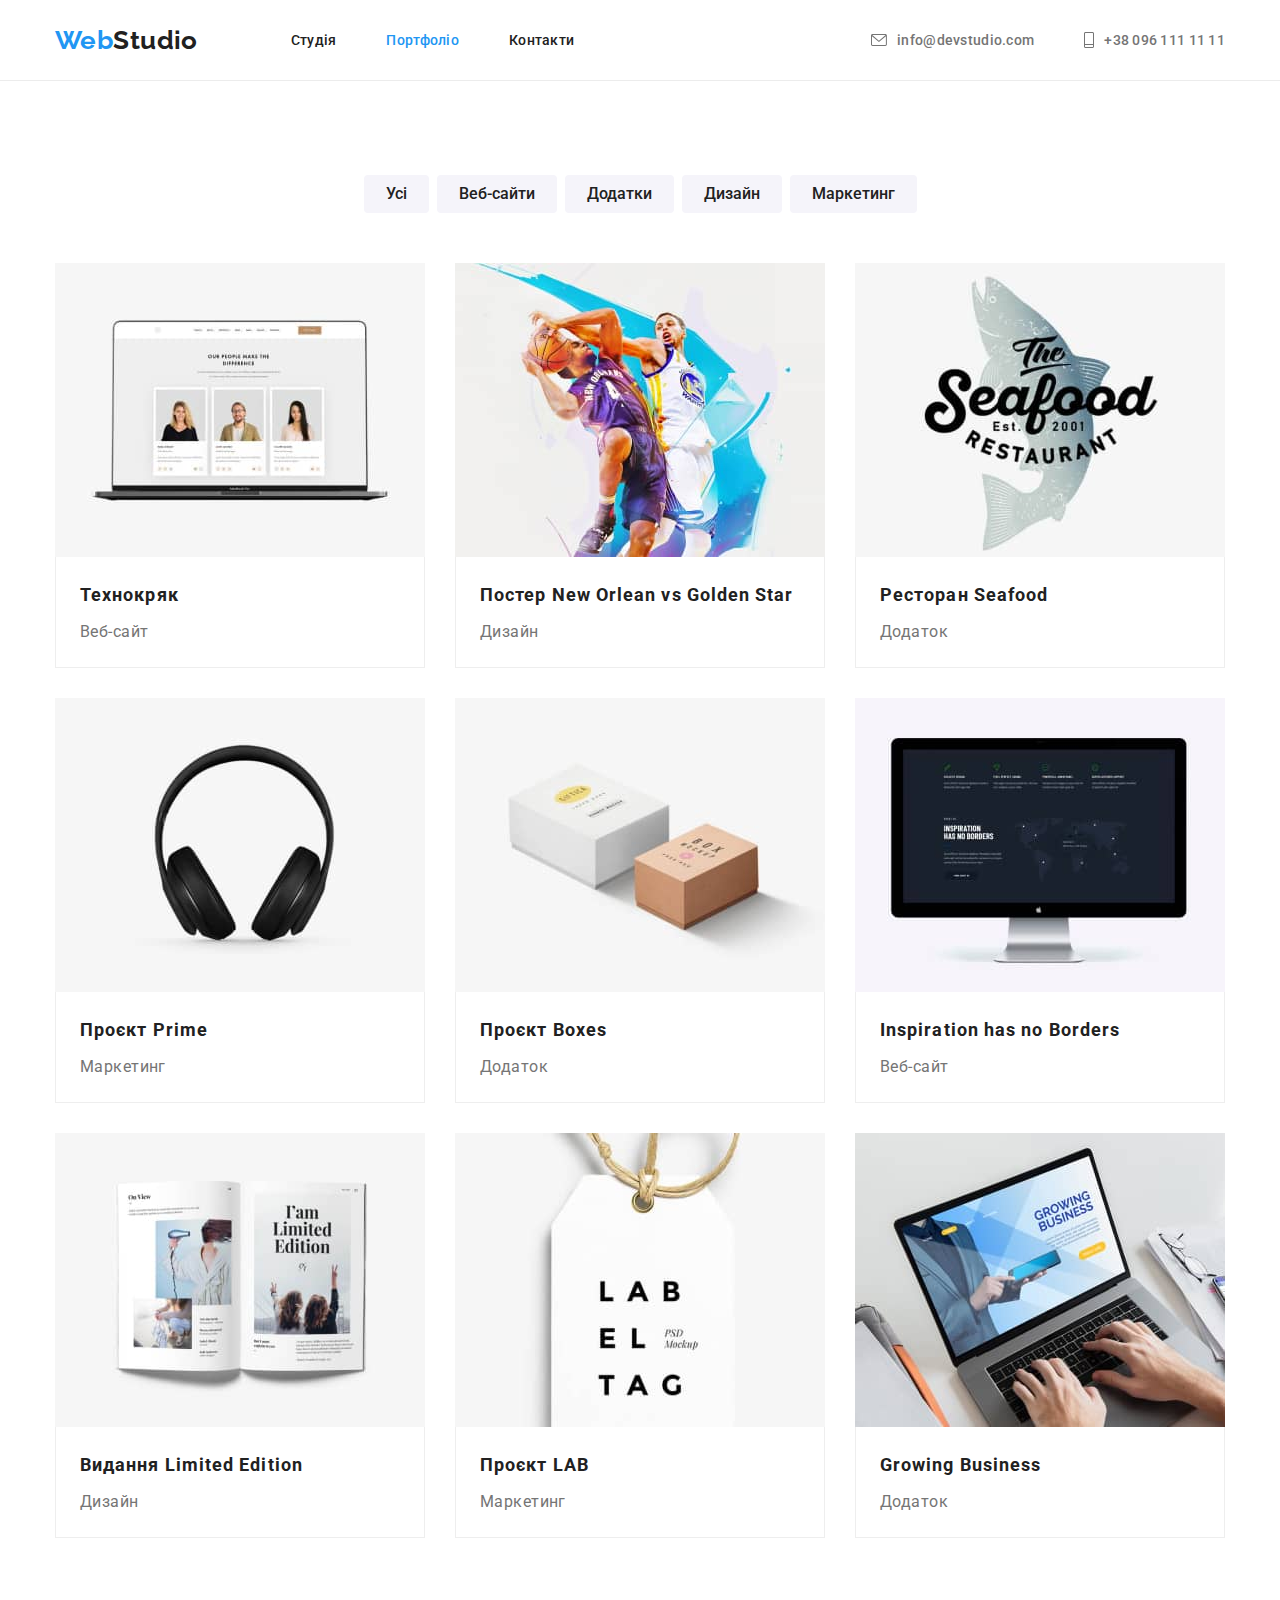
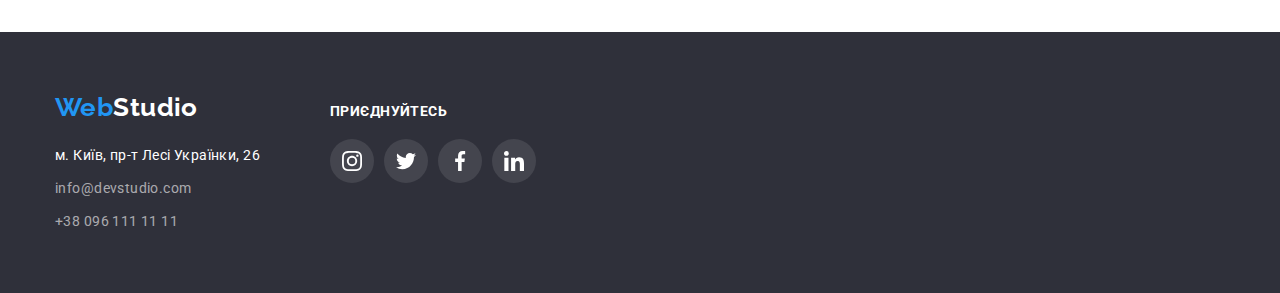
==== portfolio.html @ 2f1135c1 "Initial commit" ====
<!DOCTYPE html>
<html lang="uk">

<head>
   <meta charset="UTF-8">
   <meta http-equiv="X-UA-Compatible" content="IE=edge">
   <meta name="viewport" content="width=device-width, initial-scale=1.0">
   <!--- Modrn normalizer-->
   <link rel="stylesheet"
      href="https://cdnjs.cloudflare.com/ajax/libs/modern-normalize/1.0.0/modern-normalize.min.css" />
   <!--- Style -->
   <link rel="stylesheet"
      href="https://cdnjs.cloudflare.com/ajax/libs/modern-normalize/1.0.0/modern-normalize.min.css" />
   <link rel="stylesheet" type="text/css" href="./css/style.css">
   <!--- Fonts -->
   <link rel="preconnect" href="https://fonts.googleapis.com">
   <link rel="preconnect" href="https://fonts.gstatic.com" crossorigin>
   <link
      href="https://fonts.googleapis.com/css2?family=Raleway:wght@700&family=Roboto:wght@400;500;700;900&display=swap"
      rel="stylesheet">
   <title>Портфоліо</title>
</head>

<body>
   <header id="top" class="header">
      <div class="container">
         <nav class="nav">
            <a href="index.html" class="logo"><span class="logo-span">Web</span>Studio</a>
            <ul class="nav-elements">
               <li>
                  <a href="index.html" class="nav-link">Студія</a>
               </li>
               <li>
                  <a href="portfolio.html" class="active nav-link">Портфоліо</a>
               </li>
               <li>
                  <a href="#contacts" class="nav-link">Контакти</a>
               </li>
            </ul>
         </nav>
         <ul class="contacts-header">
            <li class="item">
               <a href="mailto:info@devstudio.com" class="contact-header nav-link">
                  <svg width="16" height="12">
                     <use href="./images/icons/symbol-defs.svg#icon-envelope-hover"></use>
                  </svg>
                  info@devstudio.com</a>
            </li>
            <li class="item">
               <a href="tel:+380961111111" class="contact-header nav-link">
                  <svg width="10" height="16">
                     <use href="./images/icons/symbol-defs.svg#icon-Vector"></use>
                  </svg>
                  +38 096 111 11 11</a>
            </li>
         </ul>
      </div>
   </header>
   <main>
      <section class="section">
         <div class="container">
            <h1 class="visually-hidden">Наші роботи</h1>
            <ul class="filter-list">
               <li>
                  <button type="button" class="filter-btn">Усі</button>
               </li>
               <li>
                  <button type="button" class="filter-btn">Веб-сайти</button>
               </li>
               <li>
                  <button type="button" class="filter-btn">Додатки</button>
               </li>
               <li>
                  <button type="button" class="filter-btn">Дизайн</button>
               </li>
               <li>
                  <button type="button" class="filter-btn">Маркетинг</button>
               </li>
            </ul>
            <ul class="product-list">
               <li class="item">
                  <a href="">
                     <img src="./images/technocrack.jpg" alt="Веб-сайт Технокряк" class="product-img">
                     <div class="product-wrp">
                        <h2 class="product-name">Технокряк</h2>
                        <p class="product-type">Веб-сайт</p>
                     </div>
                  </a>
               </li>
               <li class="item">
                  <a href="">
                     <img src="./images/poster.jpg" alt="Постер New Orlean vs Golden Star" class="product-img">
                     <div class="product-wrp">
                        <h2 class="product-name">Постер New Orlean vs Golden Star</h2>
                        <p class="product-type">Дизайн</p>
                     </div>
                  </a>
               </li>
               <li class="item">
                  <a href="">
                     <img src="./images/seafood.jpg" alt="" class="product-img">
                     <div class="product-wrp">
                        <h2 class="product-name">Ресторан Seafood</h2>
                        <p class="product-type">Додаток</p>
                     </div>
                  </a>
               </li>
               <li class="item">
                  <a href="">
                     <img src="./images/prime.jpg" alt="" class="product-img">
                     <div class="product-wrp">
                        <h2 class="product-name">Проєкт Prime</h2>
                        <p class="product-type">Маркетинг</p>
                     </div>
                  </a>
               </li>
               <li class="item">
                  <a href="">
                     <img src="./images/boxes.jpg" alt="" class="product-img">
                     <div class="product-wrp">
                        <h2 class="product-name">Проєкт Boxes</h2>
                        <p class="product-type">Додаток</p>
                     </div>
                  </a>
               </li>
               <li class="item">
                  <a href="">
                     <img src="./images/InspirationhasnoBorders.jpg" alt="" class="product-img">
                     <div class="product-wrp">
                        <h2 class="product-name">Inspiration has no Borders</h2>
                        <p class="product-type">Веб-сайт</p>
                     </div>
                  </a>
               </li>
               <li class="item">
                  <a href="">
                     <img src="./images/limitededition.jpg" alt="" class="product-img">
                     <div class="product-wrp">
                        <h2 class="product-name">Видання Limited Edition</h2>
                        <p class="product-type">Дизайн</p>
                     </div>
                  </a>
               </li>
               <li class="item">
                  <a href="">
                     <img src="./images/lab.jpg" alt="" class="product-img">
                     <div class="product-wrp">
                        <h2 class="product-name">Проєкт LAB</h2>
                        <p class="product-type">Маркетинг</p>
                     </div>
                  </a>
               </li>
               <li class="item">
                  <a href="">
                     <img src="./images/growingbuisness.jpg" alt="" class="product-img">
                     <div class="product-wrp">
                        <h2 class="product-name">Growing Business</h2>
                        <p class="product-type">Додаток</p>
                     </div>
                  </a>
               </li>
            </ul>
         </div>
      </section>
   </main>
<footer id="contacts" class="footer">
   <div class="container">
      <div class="wrapper">
         <a href="index.html" class="logo"><span class="logo-span">Web</span>Studio</a>
         <address>
            <ul class="footer-list">
               <a href="https://goo.gl/maps/QiQsdTo4LieZQjPv9" class="address-footer nav-link">м. Київ,
                  пр-т
                  Лесі
                  Українки, 26</a>
               </li>
               <li>
                  <a href="mailto:info@devstudio.com" class="contacts-footer nav-link">info@devstudio.com</a>
               </li>
               <li>
                  <a href="tel:+380961111111" class="contacts-footer nav-link">+38 096 111 11 11</a>
               </li>
            </ul>
         </address>
      </div>
      <div class="wrapper">
         <p class="text-footer">приєднуйтесь</p>
         <ul class="social-links-list">
            <li class="item">
               <a href="">
                  <svg height="20px" width="20px">
                     <use href="./images/icons/symbol-defs.svg#icon-instagram"></use>
                  </svg>
               </a>
            </li>
            <li class="item">
               <a href="">
                  <svg height="20px" width="20px">
                     <use href="./images/icons/symbol-defs.svg#icon-twitter"></use>
                  </svg>
               </a>
            </li>
            <li class="item">
               <a href="">
                  <svg height="20px" width="20px">
                     <use href="./images/icons/symbol-defs.svg#icon-facebook"></use>
                  </svg>
               </a>
            </li>
            <li class="item">
               <a href="">
                  <svg height="20px" width="20px">
                     <use href="./images/icons/symbol-defs.svg#icon-linkedin"></use>
                  </svg>
               </a>
            </li>
         </ul>
      </div>
   </div>
</footer>
</body>

</html>
---- css/style.css ----
:root {
  --main-text-cl: #212121;
  --btn-bg-cl: #f5f4fa;
  --btn-bg-cl-hover: #2196f3;
  --btn-cl-hover: #fff;
  --secondary-text-cl: #757575;
  --secondary-bg-cl: #2f303a;
  --footer-mail-tel-cl: #ffffff99;
  --ourteam-bg-cl: #f5f4fa;
  --border-cl: #eee;
  --social-links-cl: #afb1b8;
}

/* !default styles*/

body {
  color: var(--main-text-cl);
  background-color: var(--btn-cl-hover);

  font-family: Roboto, Raleway, sans-serif;
  font-size: 14px;
  letter-spacing: 0.03em;
}

/* !Style normalazing user*/
ul {
  padding: 0;
  margin: 0;
  list-style: none;
}

h1,
h2,
h3,
h4,
h5,
h6,
p {
  margin: 0;
  padding: 0;
}

a {
  text-decoration: none;
  color: inherit;
}

li {
  padding: 0;
  margin: 0;
}

button {
  border: none;
  color: inherit;
  cursor: pointer;
  padding: 0;
  margin: 0;
  text-align: center;
  font-family: inherit;
}

/* !GENERAL */

/* class which hide something */
.visually-hidden {
  position: absolute;
  white-space: nowrap;
  width: 1px;
  height: 1px;
  overflow: hidden;
  border: 0;
  padding: 0;
  clip: rect(0 0 0 0);
  clip-path: inset(50%);
  margin: -1px;
}

/* container */
.container {
  width: 1200px;
  padding-left: 15px;
  padding-right: 15px;
  margin: auto;
}

.section {
  padding: 94px 0;
}

/* !LOGOTYPE */

.logo {
  font-family: "Raleway";
  font-weight: 700;
  font-size: 26px;
  line-height: calc(31 / 26);
}

.logo-span {
  color: var(--btn-bg-cl-hover);
}

/* !SOCIAL LINKS PANEL */

/* general list of social-links */
.social-links-list {
  display: flex;
  gap: 10px;
  justify-content: center;
  margin-bottom: 30px;
}

/* item in list of social-links  */
ul.social-links-list li.item {
  width: 44px;
  height: 44px;
  border-radius: 50%;
}

/* svg in item */
ul.social-links-list li.item svg {
  fill: var(--svg-cl);
  display: block;
}

ul.social-links-list a {
  max-width: 100%;
  min-height: 100%;
  display: flex;
  justify-content: center;
  align-items: center;
}

/* svg in item :hover */
ul.social-links-list li.item:hover svg {
  fill: var(--svg-cl-hover);
}

/* item in list of social-links :hover */
ul.social-links-list li.item:hover {
  background-color: var(--cl-hover);
}

/* !HEADER */

.header {
  border-bottom: 1px solid #ececec;
}

/* configure fo header container */
.header .container {
  display: flex;
}

/* navigation in header */
.header nav.nav {
  display: flex;
  align-items: center;
}

/* text color on active page */
.header .nav .active {
  color: var(--btn-bg-cl-hover);
}

/* elements in navigation*/
.header ul.nav-elements {
  margin-left: 93px;
  display: flex;
  gap: 50px;
}

/* links isn navigation */
.header .nav-link {
  display: block;
  padding-top: 32px;
  padding-bottom: 32px;
  font-weight: 500;
  line-height: calc(16 / 14);
  letter-spacing: 0.02em;
}

/* links in navigation hover/active*/
a.nav-link:hover,
a.nav-link:focus {
  color: var(--btn-bg-cl-hover);
}

/* list with contacts in header */
.header ul.contacts-header {
  margin-left: auto;
  display: flex;
  gap: 50px;
}

/* item in list with contacts in header */
.header .contacts-header a.contact-header {
  color: var(--secondary-text-cl);
  display: flex;
  align-items: center;
}

/* item in list with contacts in header :hover*/
ul.contacts-header a.contact-header:hover {
  color: var(--btn-bg-cl-hover);
}

/* item in list with contacts in header :hover*/
a.contact-header svg {
  fill: currentColor;
  margin-right: 10px;
}

/* !PORTFOLIO */

/* Filter list */
.filter-list {
  display: flex;
  margin: auto;
  gap: 8px;
  justify-content: center;
  padding: 0;
  margin-bottom: 50px;
}

/* Filter Button */
.filter-btn {
  background-color: var(--btn-bg-cl);
  font-weight: 500;
  font-size: 16px;
  line-height: calc(26 / 16);
  border-radius: 4px;
  padding: 6px 22px;
}

/* filter button hover/active */
.filter-btn:hover,
.filter-btn:focus {
  background-color: var(--btn-bg-cl-hover);
  color: var(--btn-cl-hover);
  box-shadow: 0px 3px 1px rgba(0, 0, 0, 0.1), 0px 1px 2px rgba(0, 0, 0, 0.08),
    0px 2px 2px rgba(0, 0, 0, 0.12);
}

/* list with products */
.product-list {
  display: flex;
  width: 1170px;
  flex-wrap: wrap;
  gap: 30px;
}

/* Every product in product-list */
ul.product-list li.item {
  width: 370px;
}

ul.product-list li.item a{
  display: block;
}


/* Every product in product-list :hover */
ul.product-list li.item a:hover {
  box-shadow: 0px 1px 1px rgba(0, 0, 0, 0.12), 0px 4px 4px rgba(0, 0, 0, 0.06),
    1px 4px 6px rgba(0, 0, 0, 0.16);
}

/* Image in product */
li.item img.product-img {
  display: block;
  max-width: 100%;
  height: auto;
}

/* wraper with text in product */
li.item div.product-wrp {
  padding: 20px 24px;
  border-bottom: 1px solid var(--border-cl);
  border-right: 1px solid var(--border-cl);
  border-left: 1px solid var(--border-cl);
}

/* text with name of product */
.product-name {
  font-weight: 700;
  font-size: 18px;
  line-height: calc(36 / 18);
  letter-spacing: 0.06em;
  margin-bottom: 4px;
}

/* text with type of product */
.product-type {
  color: var(--secondary-text-cl);
  font-size: 16px;
  line-height: calc(30 / 16);
}

/* !STUDIO */

section.hero {
  background-image: url("../images/background/hero-background.jpg");
  background-repeat: no-repeat;
  background-size: cover;
  padding: 200px 0;
  max-width: 1600px;
  margin: auto; 
}

/* text "Ефективні рішення для вашого бізнесу" */
.hero .hero-h1 {
  font-weight: 900;
  font-size: 44px;
  line-height: calc(60 / 44);
  text-align: center;
  letter-spacing: 0.06em;
  text-transform: uppercase;
  color: var(--btn-cl-hover);
  width: 696px;
  margin: auto;
  margin-bottom: 30px;
}

/* button in hero */
.hero .hero-btn {
  font-weight: 700;
  font-size: 16px;
  line-height: calc(30 / 16);
  letter-spacing: 0.06em;
  background-color: var(--btn-bg-cl-hover);
  color: var(--btn-cl-hover);
  padding: 10px 32px;
  display: flex;
  margin: auto;
  border-radius: 4px;
  box-shadow: 0px 4px 4px rgba(0, 0, 0, 0.15);
}

/* list with features */
.fatures-list {
  display: flex;
  gap: 30px;
  width: 1170px;
  margin: auto;
}

/* wrapper of feature svg */
.feature__wrp {
  display: flex;
  align-items: center;
  justify-content: center;
  max-width: 100%;
  height: 120px;
  margin-bottom: 30px;
  background-color: var(--btn-bg-cl);
  border-radius: 4px;
}

/* name of feature */
.feature-name {
  font-weight: 700;
  line-height: calc(16 / 14);
  text-transform: uppercase;
  font-size: inherit;
  margin-bottom: 10px;
}

/* description of feature */
.feature-description {
  line-height: calc(24 / 14);
  color: var(--secondary-text-cl);
}

/* special configure for section */
.our-services.section {
  padding-top: 0;
}

/* main title in sections */
.section-title {
  margin-bottom: 50px;
  font-weight: 700;
  font-size: 36px;
  line-height: calc(42 / 36);
  text-align: center;
}

/* least of services */
.services-list {
  display: flex;
  gap: 30px;
  width: 1170px;
  margin: auto;
}

/* item in services-list */
.service {
  width: calc((100% - (30px * 2)) / 3);
}

/* img in list of services */
.service-img {
  display: block;
  max-width: 100%;
}

/* special configure for section */
.team.section {
  margin-bottom: 0;
  background-color: var(--ourteam-bg-cl);
}

/* list of team */
.team-list {
  display: flex;
  gap: 30px;
  width: 1170px;
  margin: auto;
}

/* team-list item */
.team-element {
  box-shadow: 0px 1px 3px rgba(0, 0, 0, 0.12), 0px 1px 1px rgba(0, 0, 0, 0.14),
    0px 2px 1px rgba(0, 0, 0, 0.2);
  border-radius: 0px 0px 4px 4px;
  background-color: var(--btn-cl-hover);
  max-width: calc((100% - (30px * 3)) / 4);
  --cl-hover: var(--btn-bg-cl-hover);
  --svg-cl-hover: var(--btn-cl-hover);
  --svg-cl: var(--social-links-cl);
}

/* image in team-list item */
.team-img {
  width: 100%;
}

/* name in team-list item */
.team-name {
  font-weight: 500;
  font-size: 16px;
  line-height: calc(19 / 16);
  text-align: center;
  margin-top: 30px;
  margin-bottom: 10px;
}

/* post in team-list item */
.team-post {
  font-size: 16px;
  line-height: calc(19 / 16);
  text-align: center;
  color: var(--secondary-text-cl);
  margin-bottom: 16px;
}

/* list with our clients */
ul.clients-list {
  display: flex;
  gap: 30px;
  justify-content: center;
}

/* item in list with our clients */
ul.clients-list li.item {
  fill: var(--social-links-cl);
  height: 92px;
  width: 170px;
  display: flex;
  justify-content: center;
  align-items: center;
  border: 1px solid var(--social-links-cl);
  border-radius: 4px;
}

/* svg client logo */
ul.clients-list li.item svg {
  fill: var(--social-links-cl);
  max-width: 106px;
  max-height: 60px;
  display: block;
}

/* item in list with our clients :hover */
ul.clients-list li.item:hover {
  border: 1px solid var(--btn-bg-cl-hover);
}

/* svg :hover */
ul.clients-list li.item:hover svg {
  fill: var(--btn-bg-cl-hover);
}

/* !FOOTER */

.footer {
  background-color: var(--secondary-bg-cl);
  padding: 60px 0;
  --cl-hover: var(--btn-bg-cl-hover);
  --svg-cl-hover: var(--btn-cl-hover);
  --svg-cl: var(--btn-cl-hover);
}

/* custom container for footer */
.footer .container {
  display: flex;
  gap: 70px;
  align-items: baseline;
}

/* wrapper of footer content */
.footer-wrp {
  display: flex;
  gap: 70px;
  align-items: center;
}

/* logo in footer */
.footer a.logo {
  margin-bottom: 20px;
  display: block;
  color: var(--btn-cl-hover);
}

/* list in footer for address */
.footer ul.footer-list {
  display: flex;
  flex-direction: column;
  gap: 9px;
}

/* addres */
.address-footer {
  line-height: calc(24 / 14);
  font-style: normal;
  color: var(--btn-cl-hover);
}

/* mail and phone number footer */
a.contacts-footer {
  font-style: normal;
  line-height: calc(24 / 14);
  color: var(--footer-mail-tel-cl);
}

/* text "ПРИЄДНУЙТЕСЬ" */
.footer p.text-footer {
  text-transform: uppercase;
  font-weight: 700;
  color: var(--btn-cl-hover);
  font-size: 14px;
  margin-bottom: 20px;
}

/* item of social-links in footer */
.footer .social-links-list .item {
  background-color: rgba(255, 255, 255, 0.1);
}
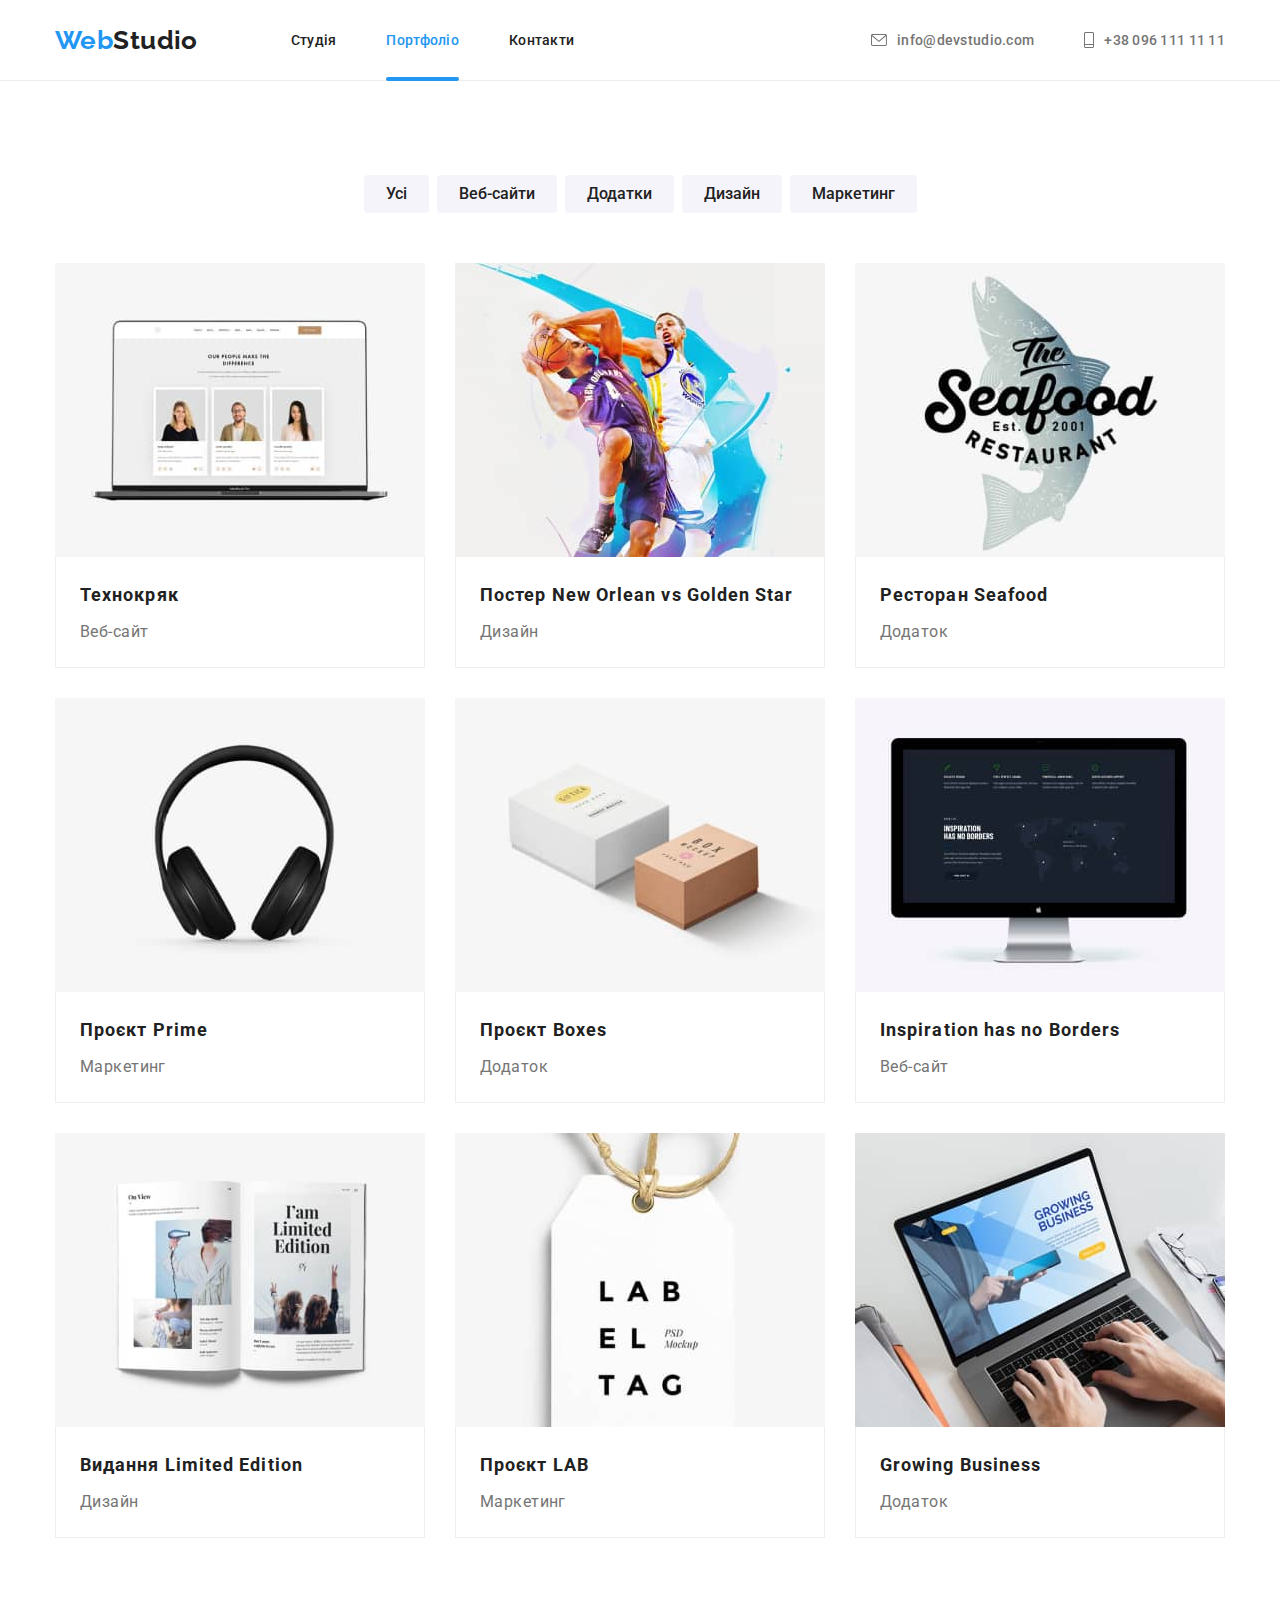
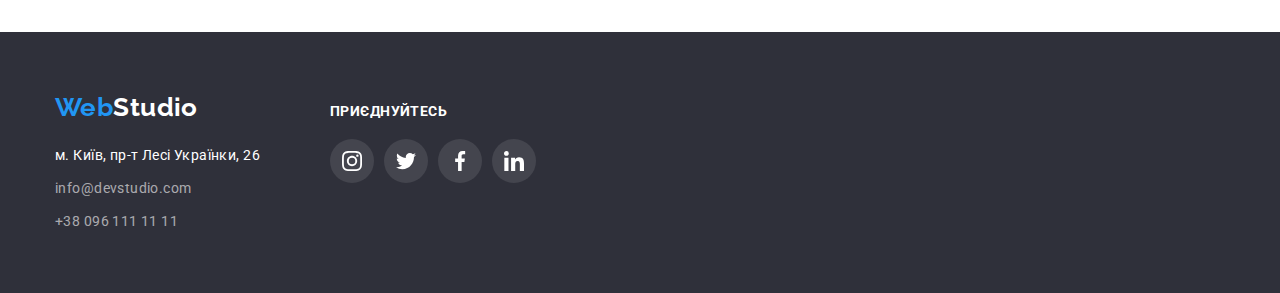
==== commit 5e3a2ec0: "final" ====
--- a/portfolio.html
+++ b/portfolio.html
@@ -80,7 +80,14 @@
             <ul class="product-list">
                <li class="item">
                   <a href="">
-                     <img src="./images/technocrack.jpg" alt="Веб-сайт Технокряк" class="product-img">
+                     <div class="product-thumb">
+                        <img src="./images/technocrack.jpg" alt="Веб-сайт Технокряк" class="product-img">
+                        <div class="thumb-overlay">
+                           <p class="thumb-text">Ресурс пропонує комплексні пропозиції з різним рівнем функціоналу та
+                              сервісів. Все це дозволить відвідувачу отримати
+                              вичерпні відомості про компанію чи приватну особу.</p>
+                        </div>
+                     </div>
                      <div class="product-wrp">
                         <h2 class="product-name">Технокряк</h2>
                         <p class="product-type">Веб-сайт</p>
@@ -89,7 +96,14 @@
                </li>
                <li class="item">
                   <a href="">
+                     <div class="product-thumb">
                      <img src="./images/poster.jpg" alt="Постер New Orlean vs Golden Star" class="product-img">
+                     <div class="thumb-overlay">
+                        <p class="thumb-text">Ресурс пропонує комплексні пропозиції з різним рівнем функціоналу та
+                           сервісів. Все це дозволить відвідувачу отримати
+                           вичерпні відомості про компанію чи приватну особу.</p>
+                     </div>
+                     </div>
                      <div class="product-wrp">
                         <h2 class="product-name">Постер New Orlean vs Golden Star</h2>
                         <p class="product-type">Дизайн</p>
@@ -98,7 +112,14 @@
                </li>
                <li class="item">
                   <a href="">
+                     <div class="product-thumb">
                      <img src="./images/seafood.jpg" alt="" class="product-img">
+                     <div class="thumb-overlay">
+                        <p class="thumb-text">Ресурс пропонує комплексні пропозиції з різним рівнем функціоналу та
+                           сервісів. Все це дозволить відвідувачу отримати
+                           вичерпні відомості про компанію чи приватну особу.</p>
+                     </div>
+                     </div>
                      <div class="product-wrp">
                         <h2 class="product-name">Ресторан Seafood</h2>
                         <p class="product-type">Додаток</p>
@@ -107,7 +128,14 @@
                </li>
                <li class="item">
                   <a href="">
+                     <div class="product-thumb">
                      <img src="./images/prime.jpg" alt="" class="product-img">
+                     <div class="thumb-overlay">
+                        <p class="thumb-text">Ресурс пропонує комплексні пропозиції з різним рівнем функціоналу та
+                           сервісів. Все це дозволить відвідувачу отримати
+                           вичерпні відомості про компанію чи приватну особу.</p>
+                     </div>
+                     </div>
                      <div class="product-wrp">
                         <h2 class="product-name">Проєкт Prime</h2>
                         <p class="product-type">Маркетинг</p>
@@ -116,7 +144,14 @@
                </li>
                <li class="item">
                   <a href="">
+                     <div class="product-thumb">
                      <img src="./images/boxes.jpg" alt="" class="product-img">
+                     <div class="thumb-overlay">
+                        <p class="thumb-text">Ресурс пропонує комплексні пропозиції з різним рівнем функціоналу та
+                           сервісів. Все це дозволить відвідувачу отримати
+                           вичерпні відомості про компанію чи приватну особу.</p>
+                     </div>
+                     </div>
                      <div class="product-wrp">
                         <h2 class="product-name">Проєкт Boxes</h2>
                         <p class="product-type">Додаток</p>
@@ -125,7 +160,14 @@
                </li>
                <li class="item">
                   <a href="">
+                     <div class="product-thumb">
                      <img src="./images/InspirationhasnoBorders.jpg" alt="" class="product-img">
+                     <div class="thumb-overlay">
+                        <p class="thumb-text">Ресурс пропонує комплексні пропозиції з різним рівнем функціоналу та
+                           сервісів. Все це дозволить відвідувачу отримати
+                           вичерпні відомості про компанію чи приватну особу.</p>
+                     </div>
+                     </div>
                      <div class="product-wrp">
                         <h2 class="product-name">Inspiration has no Borders</h2>
                         <p class="product-type">Веб-сайт</p>
@@ -134,7 +176,14 @@
                </li>
                <li class="item">
                   <a href="">
+                     <div class="product-thumb">
                      <img src="./images/limitededition.jpg" alt="" class="product-img">
+                     <div class="thumb-overlay">
+                        <p class="thumb-text">Ресурс пропонує комплексні пропозиції з різним рівнем функціоналу та
+                           сервісів. Все це дозволить відвідувачу отримати
+                           вичерпні відомості про компанію чи приватну особу.</p>
+                     </div>
+                     </div>
                      <div class="product-wrp">
                         <h2 class="product-name">Видання Limited Edition</h2>
                         <p class="product-type">Дизайн</p>
@@ -143,7 +192,14 @@
                </li>
                <li class="item">
                   <a href="">
+                     <div class="product-thumb">
                      <img src="./images/lab.jpg" alt="" class="product-img">
+                     <div class="thumb-overlay">
+                        <p class="thumb-text">Ресурс пропонує комплексні пропозиції з різним рівнем функціоналу та
+                           сервісів. Все це дозволить відвідувачу отримати
+                           вичерпні відомості про компанію чи приватну особу.</p>
+                     </div>
+                     </div>
                      <div class="product-wrp">
                         <h2 class="product-name">Проєкт LAB</h2>
                         <p class="product-type">Маркетинг</p>
@@ -152,7 +208,14 @@
                </li>
                <li class="item">
                   <a href="">
+                     <div class="product-thumb">
                      <img src="./images/growingbuisness.jpg" alt="" class="product-img">
+                     <div class="thumb-overlay">
+                        <p class="thumb-text">Ресурс пропонує комплексні пропозиції з різним рівнем функціоналу та
+                           сервісів. Все це дозволить відвідувачу отримати
+                           вичерпні відомості про компанію чи приватну особу.</p>
+                     </div>
+                     </div>
                      <div class="product-wrp">
                         <h2 class="product-name">Growing Business</h2>
                         <p class="product-type">Додаток</p>
@@ -163,61 +226,61 @@
          </div>
       </section>
    </main>
-<footer id="contacts" class="footer">
-   <div class="container">
-      <div class="wrapper">
-         <a href="index.html" class="logo"><span class="logo-span">Web</span>Studio</a>
-         <address>
-            <ul class="footer-list">
-               <a href="https://goo.gl/maps/QiQsdTo4LieZQjPv9" class="address-footer nav-link">м. Київ,
-                  пр-т
-                  Лесі
-                  Українки, 26</a>
-               </li>
-               <li>
-                  <a href="mailto:info@devstudio.com" class="contacts-footer nav-link">info@devstudio.com</a>
-               </li>
-               <li>
-                  <a href="tel:+380961111111" class="contacts-footer nav-link">+38 096 111 11 11</a>
-               </li>
-            </ul>
-         </address>
+   <footer id="contacts" class="footer">
+      <div class="container">
+         <div class="wrapper">
+            <a href="index.html" class="logo"><span class="logo-span">Web</span>Studio</a>
+            <address>
+               <ul class="footer-list">
+                  <a href="https://goo.gl/maps/QiQsdTo4LieZQjPv9" class="address-footer nav-link">м. Київ,
+                     пр-т
+                     Лесі
+                     Українки, 26</a>
+                  </li>
+                  <li>
+                     <a href="mailto:info@devstudio.com" class="contacts-footer nav-link">info@devstudio.com</a>
+                  </li>
+                  <li>
+                     <a href="tel:+380961111111" class="contacts-footer nav-link">+38 096 111 11 11</a>
+                  </li>
+               </ul>
+            </address>
+         </div>
+         <div class="wrapper">
+            <p class="text-footer">приєднуйтесь</p>
+            <ul class="social-links-list">
+               <li class="item">
+                  <a href="">
+                     <svg height="20px" width="20px">
+                        <use href="./images/icons/symbol-defs.svg#icon-instagram"></use>
+                     </svg>
+                  </a>
+               </li>
+               <li class="item">
+                  <a href="">
+                     <svg height="20px" width="20px">
+                        <use href="./images/icons/symbol-defs.svg#icon-twitter"></use>
+                     </svg>
+                  </a>
+               </li>
+               <li class="item">
+                  <a href="">
+                     <svg height="20px" width="20px">
+                        <use href="./images/icons/symbol-defs.svg#icon-facebook"></use>
+                     </svg>
+                  </a>
+               </li>
+               <li class="item">
+                  <a href="">
+                     <svg height="20px" width="20px">
+                        <use href="./images/icons/symbol-defs.svg#icon-linkedin"></use>
+                     </svg>
+                  </a>
+               </li>
+            </ul>
+         </div>
       </div>
-      <div class="wrapper">
-         <p class="text-footer">приєднуйтесь</p>
-         <ul class="social-links-list">
-            <li class="item">
-               <a href="">
-                  <svg height="20px" width="20px">
-                     <use href="./images/icons/symbol-defs.svg#icon-instagram"></use>
-                  </svg>
-               </a>
-            </li>
-            <li class="item">
-               <a href="">
-                  <svg height="20px" width="20px">
-                     <use href="./images/icons/symbol-defs.svg#icon-twitter"></use>
-                  </svg>
-               </a>
-            </li>
-            <li class="item">
-               <a href="">
-                  <svg height="20px" width="20px">
-                     <use href="./images/icons/symbol-defs.svg#icon-facebook"></use>
-                  </svg>
-               </a>
-            </li>
-            <li class="item">
-               <a href="">
-                  <svg height="20px" width="20px">
-                     <use href="./images/icons/symbol-defs.svg#icon-linkedin"></use>
-                  </svg>
-               </a>
-            </li>
-         </ul>
-      </div>
-   </div>
-</footer>
+   </footer>
 </body>
 
 </html>--- a/css/style.css
+++ b/css/style.css
@@ -9,6 +9,10 @@
   --ourteam-bg-cl: #f5f4fa;
   --border-cl: #eee;
   --social-links-cl: #afb1b8;
+
+  /* animations */
+  --animation-time: 250ms;
+  --transition-timing-function: cubic-bezier(0.4, 0, 0.2, 1);
 }
 
 /* !default styles*/
@@ -116,12 +120,20 @@
   width: 44px;
   height: 44px;
   border-radius: 50%;
+
+  transition-property: background-color;
+  transition-duration: var(--animation-time);
+  transition-timing-function: var(--transition-timing-function);
 }
 
 /* svg in item */
 ul.social-links-list li.item svg {
   fill: var(--svg-cl);
   display: block;
+
+  transition-property: fill;
+  transition-duration: var(--animation-time);
+  transition-timing-function: var(--transition-timing-function);
 }
 
 ul.social-links-list a {
@@ -162,6 +174,20 @@
 /* text color on active page */
 .header .nav .active {
   color: var(--btn-bg-cl-hover);
+  position: relative;
+}
+
+/* border bottom on active page */
+.header .nav .active::after {
+  content: "";
+  display: inline-block;
+  width: 100%;
+  height: 4px;
+  border-radius: 2px;
+  background-color: currentColor;
+  position: absolute;
+  left: 0;
+  bottom: -1px;
 }
 
 /* elements in navigation*/
@@ -179,6 +205,9 @@
   font-weight: 500;
   line-height: calc(16 / 14);
   letter-spacing: 0.02em;
+  transition-property: color;
+  transition-duration: var(--animation-time);
+  transition-timing-function: var(--transition-timing-function);
 }
 
 /* links in navigation hover/active*/
@@ -199,6 +228,9 @@
   color: var(--secondary-text-cl);
   display: flex;
   align-items: center;
+  transition-property: color;
+  transition-duration: var(--animation-time);
+  transition-timing-function: var(--transition-timing-function);
 }
 
 /* item in list with contacts in header :hover*/
@@ -232,6 +264,10 @@
   line-height: calc(26 / 16);
   border-radius: 4px;
   padding: 6px 22px;
+
+  transition-property: color, background-color, box-shadow;
+  transition-duration: var(--animation-time);
+  transition-timing-function: var(--transition-timing-function);
 }
 
 /* filter button hover/active */
@@ -256,10 +292,12 @@
   width: 370px;
 }
 
-ul.product-list li.item a{
+ul.product-list li.item a {
   display: block;
-}
-
+  transition-property: box-shadow;
+  transition-duration: var(--animation-time);
+  transition-timing-function: var(--transition-timing-function);
+}
 
 /* Every product in product-list :hover */
 ul.product-list li.item a:hover {
@@ -272,6 +310,45 @@
   display: block;
   max-width: 100%;
   height: auto;
+}
+
+/* thumb for hover text */
+li.item div.product-thumb {
+  position: relative;
+  overflow: hidden;
+}
+
+/* thumb-overlay */
+div.product-thumb div.thumb-overlay {
+  position: absolute;
+  top: 0;
+  left: 0;
+
+  transform: translateY(101%);
+
+  width: 100%;
+  height: 100%;
+
+  display: flex;
+  align-items: center;
+  justify-content: center;
+  padding: 63px 24px;
+  background: rgba(33, 150, 243, 0.9);
+
+  transition-property: transform;
+  transition-duration: var(--animation-time);
+  transition-timing-function: var(--transition-timing-function);
+}
+
+ul.product-list li.item:hover .thumb-overlay {
+  transform: translateY(0);
+}
+
+/* hover text */
+div.product-thumb p.thumb-text {
+  font-size: 18px;
+  line-height: calc(28 / 18);
+  color: var(--btn-cl-hover);
 }
 
 /* wraper with text in product */
@@ -306,7 +383,7 @@
   background-size: cover;
   padding: 200px 0;
   max-width: 1600px;
-  margin: auto; 
+  margin: auto;
 }
 
 /* text "Ефективні рішення для вашого бізнесу" */
@@ -406,6 +483,32 @@
   max-width: 100%;
 }
 
+/* service thumb */
+li.service div.service-thumb {
+  position: relative;
+}
+
+/* service overlay */
+li.service div.service-thumb div.overlay {
+  position: absolute;
+  width: 100%;
+  height: 70px;
+  bottom: 0px;
+
+  display: flex;
+  align-items: center;
+  justify-content: center;
+  background: rgba(47, 48, 58, 0.8);
+}
+
+/* text in service overlay */
+li.service div.service-thumb div.overlay p.service-text {
+  font-weight: 700;
+  line-height: calc(16 / 14);
+  text-transform: uppercase;
+  color: var(--btn-cl-hover);
+}
+
 /* special configure for section */
 .team.section {
   margin-bottom: 0;
@@ -473,6 +576,10 @@
   align-items: center;
   border: 1px solid var(--social-links-cl);
   border-radius: 4px;
+
+  transition-property: border;
+  transition-duration: var(--animation-time);
+  transition-timing-function: var(--transition-timing-function);
 }
 
 /* svg client logo */
@@ -481,6 +588,10 @@
   max-width: 106px;
   max-height: 60px;
   display: block;
+
+  transition-property: fill;
+  transition-duration: var(--animation-time);
+  transition-timing-function: var(--transition-timing-function);
 }
 
 /* item in list with our clients :hover */
@@ -558,3 +669,55 @@
 .footer .social-links-list .item {
   background-color: rgba(255, 255, 255, 0.1);
 }
+
+/* !MODAL */
+
+.backdrop {
+  position: fixed;
+  top: 0;
+  left: 0;
+  z-index: 1000;
+
+  width: 100%;
+  height: 100%;
+  background: rgba(0, 0, 0, 0.2);
+}
+
+.backdrop div.modal {
+  position: absolute;
+  width: 528px;
+  height: 581px;
+  top: 50%;
+  left: 50%;
+  background: var(--btn-cl-hover);
+  box-shadow: 0px 1px 3px rgba(0, 0, 0, 0.12), 0px 1px 1px rgba(0, 0, 0, 0.14),
+    0px 2px 1px rgba(0, 0, 0, 0.2);
+  border-radius: 4px;
+  transform: translate(-50%, -50%);
+}
+
+div.modal div.close {
+  position: absolute;
+
+  right: 8px;
+  top: 8px;
+
+  width: 30px;
+  height: 30px;
+  border: 1px solid rgba(0, 0, 0, 0.1);
+  border-radius: 100%;
+
+  display: flex;
+  align-items: center;
+  justify-content: center;
+}
+
+div.modal div.close svg {
+  width: 11px;
+}
+
+.is-hidden {
+  visibility: hidden;
+  opacity: 0;
+  pointer-events: none;
+}
